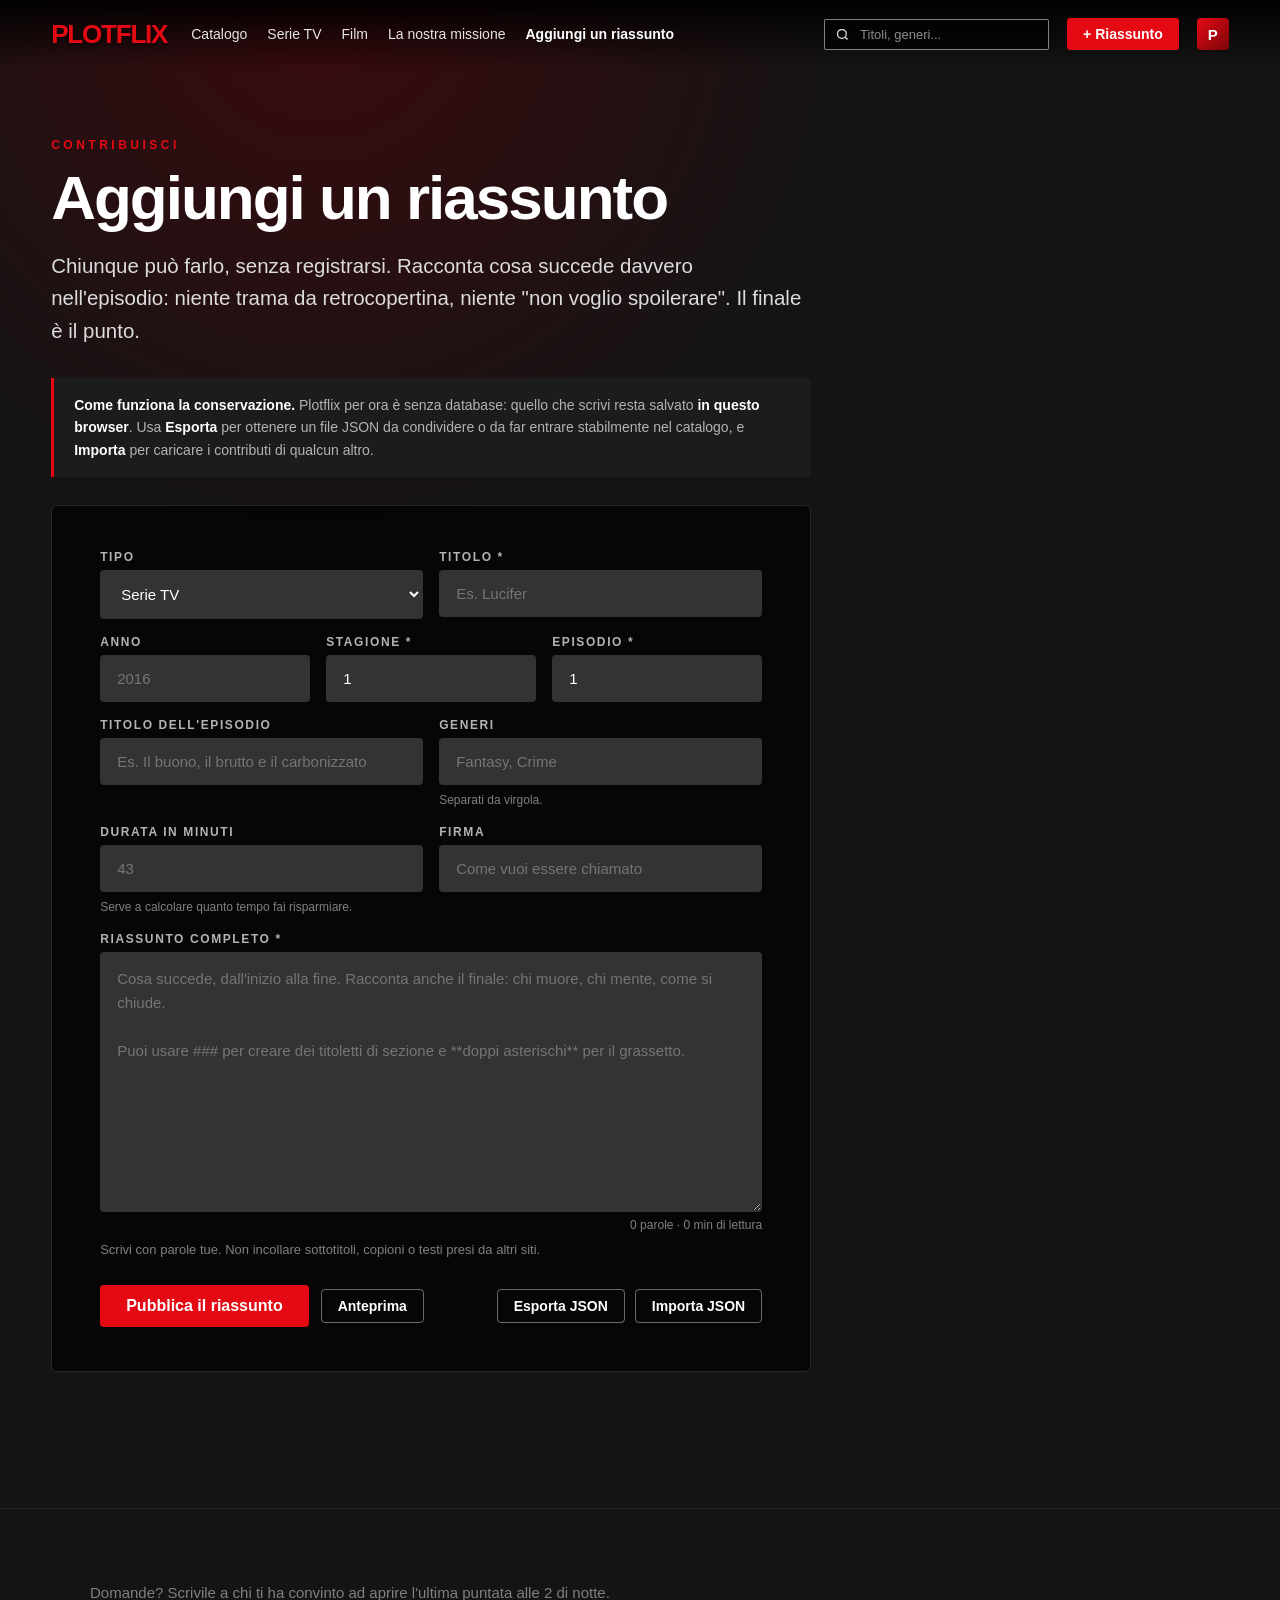
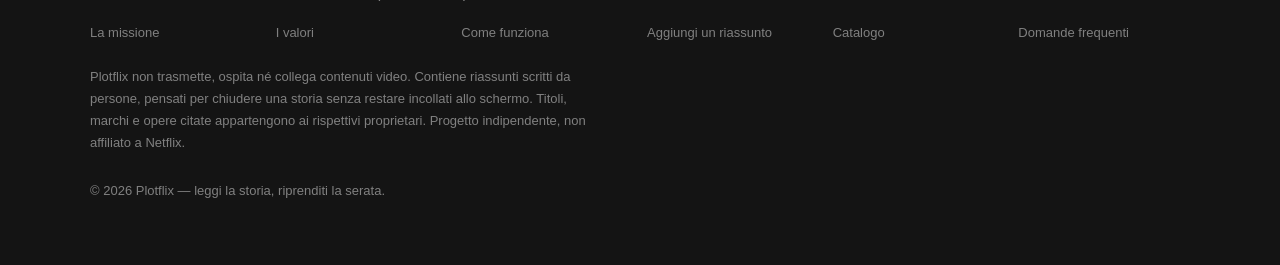
==== aggiungi.html @ e0e39a4d "Plotflix: sito statico di riassunti di episodi Catalogo in stile piattaforma streaming, senza databa" ====
<!DOCTYPE html>
<html lang="it">
<head>
<meta charset="utf-8">
<meta name="viewport" content="width=device-width,initial-scale=1">
<title>Plotflix — Aggiungi un riassunto</title>
<link rel="stylesheet" href="assets/css/style.css">
<link rel="icon" href="data:image/svg+xml,<svg xmlns='http://www.w3.org/2000/svg' viewBox='0 0 100 100'><text y='.9em' font-size='90' font-weight='bold' fill='%23e50914'>P</text></svg>">
<style>
  .form-wrap{position:relative;min-height:100vh;padding:calc(var(--nav-h) + 70px) var(--gutter) 80px}
  .form-wrap::before{content:"";position:absolute;inset:0;z-index:-1;
    background:radial-gradient(70% 60% at 25% 0%,#3a0a0e 0%,transparent 60%),#141414}
</style>
</head>
<body>

<main class="form-wrap">
  <div style="max-width:760px">
    <div class="eyebrow">Contribuisci</div>
    <h1 class="big">Aggiungi un riassunto</h1>
    <p class="lead" style="margin-bottom:30px">
      Chiunque può farlo, senza registrarsi. Racconta cosa succede davvero nell'episodio:
      niente trama da retrocopertina, niente "non voglio spoilerare". Il finale è il punto.
    </p>

    <div class="notice">
      <b>Come funziona la conservazione.</b> Plotflix per ora è senza database:
      quello che scrivi resta salvato <b>in questo browser</b>. Usa
      <b>Esporta</b> per ottenere un file JSON da condividere o da far entrare stabilmente nel catalogo,
      e <b>Importa</b> per caricare i contributi di qualcun altro.
    </div>
  </div>

  <form class="form-card" id="form" novalidate>
    <div class="form-row two">
      <div class="field">
        <label for="tipo">Tipo</label>
        <select id="tipo" name="tipo">
          <option value="serie">Serie TV</option>
          <option value="film">Film</option>
        </select>
      </div>
      <div class="field">
        <label for="titolo">Titolo *</label>
        <input id="titolo" name="titolo" placeholder="Es. Lucifer" autocomplete="off" list="titoli-noti">
        <datalist id="titoli-noti"></datalist>
        <div class="err-msg">Serve un titolo.</div>
      </div>
    </div>

    <div class="form-row three">
      <div class="field">
        <label for="anno">Anno</label>
        <input id="anno" name="anno" type="number" min="1900" max="2100" placeholder="2016">
      </div>
      <div class="field" id="w-stagione">
        <label for="stagione">Stagione *</label>
        <input id="stagione" name="stagione" type="number" min="1" value="1">
        <div class="err-msg">Numero non valido.</div>
      </div>
      <div class="field" id="w-episodio">
        <label for="episodio">Episodio *</label>
        <input id="episodio" name="episodio" type="number" min="1" value="1">
        <div class="err-msg">Numero non valido.</div>
      </div>
    </div>

    <div class="form-row two">
      <div class="field">
        <label for="titoloEpisodio">Titolo dell'episodio</label>
        <input id="titoloEpisodio" name="titoloEpisodio" placeholder="Es. Il buono, il brutto e il carbonizzato">
      </div>
      <div class="field">
        <label for="generi">Generi</label>
        <input id="generi" name="generi" placeholder="Fantasy, Crime" >
        <div class="hint">Separati da virgola.</div>
      </div>
    </div>

    <div class="form-row two">
      <div class="field">
        <label for="durata">Durata in minuti</label>
        <input id="durata" name="durata" type="number" min="1" placeholder="43">
        <div class="hint">Serve a calcolare quanto tempo fai risparmiare.</div>
      </div>
      <div class="field">
        <label for="autore">Firma</label>
        <input id="autore" name="autore" placeholder="Come vuoi essere chiamato">
      </div>
    </div>

    <div class="field" style="margin-bottom:8px">
      <label for="riassunto">Riassunto completo *</label>
      <textarea id="riassunto" name="riassunto" placeholder="Cosa succede, dall'inizio alla fine. Racconta anche il finale: chi muore, chi mente, come si chiude.&#10;&#10;Puoi usare ### per creare dei titoletti di sezione e **doppi asterischi** per il grassetto."></textarea>
      <div class="counter" id="cnt">0 parole · 0 min di lettura</div>
      <div class="err-msg">Scrivi almeno 60 parole: un riassunto vero, non due righe.</div>
    </div>

    <div class="hint" style="margin-bottom:24px;color:var(--dim);font-size:13px;line-height:1.6">
      Scrivi con parole tue. Non incollare sottotitoli, copioni o testi presi da altri siti.
    </div>

    <div style="display:flex;flex-wrap:wrap;gap:12px;align-items:center">
      <button class="btn btn-red" type="submit">Pubblica il riassunto</button>
      <button class="btn btn-ghost btn-sm" type="button" id="anteprima">Anteprima</button>
      <span style="margin-left:auto;display:flex;gap:10px">
        <button class="btn btn-ghost btn-sm" type="button" id="esporta">Esporta JSON</button>
        <button class="btn btn-ghost btn-sm" type="button" id="importa">Importa JSON</button>
      </span>
      <input type="file" id="file" accept="application/json" hidden>
    </div>
  </form>

  <!-- contributi salvati in questo browser -->
  <section style="max-width:760px;margin-top:56px" id="miei"></section>
</main>

<script src="assets/js/data.js"></script>
<script src="assets/js/app.js"></script>
<script>
PF.montaChrome("Aggiungi un riassunto");

const f = document.getElementById("form");
const q = new URLSearchParams(location.search);
["titolo", "stagione", "episodio"].forEach(k => { if (q.get(k)) f[k].value = q.get(k); });

/* suggerimenti dai titoli già presenti */
document.getElementById("titoli-noti").innerHTML =
  PF.catalogo().map(o => `<option value="${PF.esc(o.titolo)}">`).join("");

/* film → niente stagione/episodio */
f.tipo.addEventListener("change", () => {
  const film = f.tipo.value === "film";
  document.getElementById("w-stagione").style.display = film ? "none" : "";
  document.getElementById("w-episodio").style.display = film ? "none" : "";
});

/* contatore parole */
const cnt = document.getElementById("cnt");
f.riassunto.addEventListener("input", () => {
  const p = f.riassunto.value.trim().split(/\s+/).filter(Boolean).length;
  cnt.textContent = `${p} parole · ${PF.minutiLettura(f.riassunto.value)} min di lettura`;
  cnt.classList.toggle("ok", p >= 60);
});

const errore = (id, on) => document.getElementById(id).closest(".field").classList.toggle("err", on);

f.addEventListener("submit", ev => {
  ev.preventDefault();
  const film = f.tipo.value === "film";
  const p = f.riassunto.value.trim().split(/\s+/).filter(Boolean).length;

  const koTitolo = !f.titolo.value.trim();
  const koTesto  = p < 60;
  const koS = !film && !(Number(f.stagione.value) > 0);
  const koE = !film && !(Number(f.episodio.value) > 0);
  errore("titolo", koTitolo); errore("riassunto", koTesto);
  errore("stagione", koS); errore("episodio", koE);
  if (koTitolo || koTesto || koS || koE) {
    PF.toast("Controlla i campi evidenziati.");
    document.querySelector(".field.err input, .field.err textarea")?.focus();
    return;
  }

  const c = PF.addContributo({
    tipo: f.tipo.value,
    titolo: f.titolo.value.trim(),
    anno: f.anno.value || null,
    generi: f.generi.value.trim(),
    stagione: film ? 0 : Number(f.stagione.value),
    episodio: film ? 0 : Number(f.episodio.value),
    titoloEpisodio: f.titoloEpisodio.value.trim(),
    durata: f.durata.value || null,
    autore: f.autore.value.trim() || "Anonimo",
    riassunto: f.riassunto.value.trim()
  });

  PF.toast("Pubblicato. Grazie: qualcuno stasera non farà le 3 di notte.");
  const idOpera = PF.slug(c.titolo);
  setTimeout(() => location.href = `serie.html?id=${idOpera}&s=${c.stagione || 0}&e=${c.episodio || 0}`, 900);
});

/* anteprima */
document.getElementById("anteprima").addEventListener("click", () => {
  if (!f.riassunto.value.trim()) return PF.toast("Scrivi qualcosa, prima.");
  document.body.insertAdjacentHTML("beforeend", `
    <div class="reader-overlay open" id="prev" onclick="if(event.target.id==='prev')this.remove()">
      <div class="reader">
        <div class="reader-hero">
          <button class="reader-close" onclick="document.getElementById('prev').remove()">✕</button>
          <div class="reader-kicker">Anteprima</div>
          <h2>${PF.esc(f.titoloEpisodio.value || f.titolo.value || "Senza titolo")}</h2>
          <div class="reader-meta"><span class="badge badge-red">${PF.minutiLettura(f.riassunto.value)} min di lettura</span></div>
        </div>
        <div class="reader-body"><div class="prose">${PF.prosa(f.riassunto.value)}</div></div>
      </div>
    </div>`);
});

/* esporta / importa */
document.getElementById("esporta").addEventListener("click", () => {
  const dati = PF.getContributi();
  if (!dati.length) return PF.toast("Non hai ancora contributi da esportare.");
  const blob = new Blob([JSON.stringify(dati, null, 2)], { type: "application/json" });
  const a = document.createElement("a");
  a.href = URL.createObjectURL(blob);
  a.download = "plotflix-contributi.json";
  a.click(); URL.revokeObjectURL(a.href);
});
document.getElementById("importa").addEventListener("click", () => document.getElementById("file").click());
document.getElementById("file").addEventListener("change", e => {
  const file = e.target.files[0]; if (!file) return;
  const r = new FileReader();
  r.onload = () => {
    try {
      const nuovi = JSON.parse(r.result);
      if (!Array.isArray(nuovi)) throw 0;
      const esistenti = PF.getContributi();
      const ids = new Set(esistenti.map(c => c.id));
      const aggiunti = nuovi.filter(c => c.riassunto && !ids.has(c.id));
      PF.setContributi(esistenti.concat(aggiunti));
      PF.toast(`Importati ${aggiunti.length} riassunti.`);
      mieiContributi();
    } catch { PF.toast("File non valido."); }
  };
  r.readAsText(file);
});

/* elenco dei miei contributi */
function mieiContributi() {
  const list = PF.getContributi();
  const box = document.getElementById("miei");
  if (!list.length) { box.innerHTML = ""; return; }
  box.innerHTML = `
    <h2 class="sec" style="font-size:24px">I tuoi riassunti <span class="muted" style="font-size:15px;font-weight:400">(salvati in questo browser)</span></h2>
    ${list.slice().reverse().map(c => `
      <div class="ep" style="grid-template-columns:1fr auto">
        <div class="ep-body">
          <h3>${PF.esc(c.titolo)} ${c.tipo === "film" ? "" : `· S${c.stagione}E${c.episodio}`}
            ${c.titoloEpisodio ? "— " + PF.esc(c.titoloEpisodio) : ""}</h3>
          <p>${PF.esc(c.riassunto.slice(0, 160))}…</p>
        </div>
        <button class="btn btn-ghost btn-sm" onclick="PF.removeContributo('${c.id}');mieiContributi();PF.toast('Rimosso.')">Elimina</button>
      </div>`).join("")}`;
}
mieiContributi();
</script>
</body>
</html>
---- assets/css/style.css ----
/* ============================================================
   PLOTFLIX — stile ispirato a Netflix
   ============================================================ */
:root{
  --bg:#141414;
  --bg-soft:#181818;
  --bg-card:#2f2f2f;
  --red:#e50914;
  --red-hover:#f6121d;
  --txt:#ffffff;
  --muted:#b3b3b3;
  --dim:#808080;
  --nav-h:68px;
  --gutter:4%;
  --font:"Helvetica Neue",Helvetica,Arial,"Segoe UI",Roboto,sans-serif;
  --serif:"Iowan Old Style","Palatino Linotype",Palatino,Georgia,"Times New Roman",serif;
}
*,*::before,*::after{box-sizing:border-box}
html{scroll-behavior:smooth}
body{
  margin:0;background:var(--bg);color:var(--txt);
  font-family:var(--font);
  -webkit-font-smoothing:antialiased;
  overflow-x:hidden;
}
a{color:inherit;text-decoration:none}
button{font-family:inherit;cursor:pointer}
img{max-width:100%;display:block}
::selection{background:var(--red);color:#fff}

/* ---------- scrollbar ---------- */
::-webkit-scrollbar{width:10px;height:10px}
::-webkit-scrollbar-track{background:#0b0b0b}
::-webkit-scrollbar-thumb{background:#404040;border-radius:6px}
::-webkit-scrollbar-thumb:hover{background:#5a5a5a}

/* ============================================================
   NAVBAR
   ============================================================ */
.nav{
  position:fixed;top:0;left:0;right:0;z-index:100;
  height:var(--nav-h);display:flex;align-items:center;
  padding:0 var(--gutter);gap:24px;
  background:linear-gradient(180deg,rgba(0,0,0,.85) 10%,rgba(0,0,0,0) 100%);
  transition:background-color .35s ease;
}
.nav.scrolled{background:#141414;background-image:none}
.logo{
  font-weight:900;font-size:26px;letter-spacing:-1.2px;color:var(--red);
  text-transform:uppercase;white-space:nowrap;
  text-shadow:0 2px 6px rgba(0,0,0,.55);
}
.logo span{color:var(--red)}
.nav-links{display:flex;gap:20px;align-items:center;list-style:none;margin:0;padding:0}
.nav-links a{font-size:14px;color:#e5e5e5;transition:color .25s}
.nav-links a:hover{color:#b3b3b3}
.nav-links a.active{font-weight:700;color:#fff}
.nav-right{margin-left:auto;display:flex;align-items:center;gap:18px}
.search{
  display:flex;align-items:center;gap:8px;
  border:1px solid rgba(255,255,255,.5);background:rgba(0,0,0,.6);
  padding:6px 10px;border-radius:2px;
}
.search input{
  background:transparent;border:0;outline:none;color:#fff;font-size:13px;
  width:180px;font-family:inherit;
}
.search input::placeholder{color:#8c8c8c}
.search svg{flex:none;opacity:.9}
.avatar{
  width:32px;height:32px;border-radius:4px;flex:none;
  background:linear-gradient(135deg,#e50914,#7b0409);
  display:grid;place-items:center;font-size:15px;font-weight:700;
}
.nav-cta{
  background:var(--red);color:#fff;border:0;border-radius:3px;
  padding:7px 16px;font-size:14px;font-weight:600;
}
.nav-cta:hover{background:var(--red-hover)}
.burger{display:none;background:none;border:0;color:#fff;font-size:22px}

/* ============================================================
   HERO / BILLBOARD
   ============================================================ */
.hero{
  position:relative;min-height:min(84vh,760px);
  display:flex;align-items:center;
  padding:calc(var(--nav-h) + 40px) var(--gutter) 120px;
  overflow:hidden;
}
.hero-bg{position:absolute;inset:0;z-index:0}
.hero-bg::after{
  content:"";position:absolute;inset:0;
  background:
    linear-gradient(77deg,rgba(0,0,0,.85) 0%,rgba(0,0,0,.35) 45%,rgba(0,0,0,0) 75%),
    linear-gradient(0deg,#141414 0%,rgba(20,20,20,.4) 25%,rgba(20,20,20,0) 55%);
}
.hero-inner{position:relative;z-index:1;max-width:640px}
.hero-kicker{
  display:flex;align-items:center;gap:10px;margin-bottom:14px;
  font-size:13px;letter-spacing:3px;text-transform:uppercase;color:#e5e5e5;
}
.hero-kicker b{color:var(--red);font-size:20px;letter-spacing:0}
.hero h1{
  font-size:clamp(40px,6.2vw,84px);line-height:.95;margin:0 0 18px;
  font-weight:900;letter-spacing:-2.5px;text-transform:uppercase;
  text-shadow:0 6px 26px rgba(0,0,0,.7);
}
.hero-meta{display:flex;flex-wrap:wrap;align-items:center;gap:12px;margin-bottom:16px;font-size:14px;color:#d2d2d2}
.hero p.hero-desc{
  font-size:clamp(15px,1.35vw,19px);line-height:1.5;color:#e5e5e5;margin:0 0 26px;
  text-shadow:0 2px 8px rgba(0,0,0,.6);
}
.hero-actions{display:flex;flex-wrap:wrap;gap:12px}

.btn{
  display:inline-flex;align-items:center;gap:10px;
  border:0;border-radius:4px;padding:12px 26px;
  font-size:16px;font-weight:700;transition:all .2s;white-space:nowrap;
}
.btn-play{background:#fff;color:#000}
.btn-play:hover{background:rgba(255,255,255,.78)}
.btn-info{background:rgba(109,109,110,.7);color:#fff}
.btn-info:hover{background:rgba(109,109,110,.45)}
.btn-red{background:var(--red);color:#fff}
.btn-red:hover{background:var(--red-hover)}
.btn-ghost{background:transparent;color:#fff;border:1px solid rgba(255,255,255,.4)}
.btn-ghost:hover{border-color:#fff;background:rgba(255,255,255,.08)}
.btn-sm{padding:8px 16px;font-size:14px}

.badge{
  border:1px solid rgba(255,255,255,.45);padding:1px 7px;font-size:12px;
  color:#d2d2d2;border-radius:2px;
}
.badge-red{background:var(--red);border-color:var(--red);color:#fff;font-weight:700}
.badge-green{color:#46d369;border:0;font-weight:700;padding-left:0}

/* ============================================================
   ROWS / CARD SLIDER
   ============================================================ */
.rows{position:relative;z-index:2;margin-top:-70px;padding-bottom:40px}
.row{margin-bottom:44px}
.row-head{display:flex;align-items:baseline;gap:14px;padding:0 var(--gutter);margin-bottom:12px}
.row-head h2{font-size:clamp(17px,1.5vw,24px);font-weight:700;margin:0;letter-spacing:-.2px}
.row-head .row-sub{font-size:13px;color:var(--dim)}
.slider{
  display:flex;gap:8px;overflow-x:auto;scroll-behavior:smooth;
  padding:34px var(--gutter);margin:-34px 0;
  scrollbar-width:none;
}
.slider::-webkit-scrollbar{display:none}

.card{
  position:relative;flex:0 0 auto;width:200px;
  border-radius:4px;overflow:visible;transition:transform .3s cubic-bezier(.2,.6,.3,1);
  cursor:pointer;
}
.card:hover{transform:scale(1.09);z-index:5}
.card:hover .card-hover{opacity:1;transform:translateY(0)}
.poster{
  position:relative;aspect-ratio:2/3;border-radius:4px;overflow:hidden;
  display:flex;flex-direction:column;justify-content:flex-end;
  padding:16px 14px;box-shadow:0 6px 22px rgba(0,0,0,.55);
}
.poster::before{
  content:"";position:absolute;inset:0;
  background:
    radial-gradient(120% 80% at 20% 0%,rgba(255,255,255,.16),transparent 60%),
    linear-gradient(180deg,rgba(0,0,0,0) 35%,rgba(0,0,0,.82) 100%);
}
.poster-noise{
  position:absolute;inset:0;opacity:.16;mix-blend-mode:overlay;
  background-image:repeating-linear-gradient(45deg,rgba(255,255,255,.5) 0 1px,transparent 1px 4px);
}
.poster-title{
  position:relative;font-weight:900;text-transform:uppercase;line-height:.92;
  letter-spacing:-1px;font-size:22px;text-shadow:0 3px 12px rgba(0,0,0,.8);
}
.poster-type{
  position:relative;margin-top:8px;font-size:10px;letter-spacing:2.4px;
  text-transform:uppercase;color:rgba(255,255,255,.72);
}
.poster-flag{
  position:absolute;top:10px;left:0;background:var(--red);color:#fff;
  font-size:10px;font-weight:800;letter-spacing:1.4px;padding:3px 8px;border-radius:0 2px 2px 0;
}
.card-hover{
  position:absolute;left:0;right:0;top:100%;
  background:var(--bg-soft);border-radius:0 0 4px 4px;padding:12px 14px 14px;
  box-shadow:0 12px 26px rgba(0,0,0,.7);
  opacity:0;transform:translateY(-6px);transition:all .25s;pointer-events:none;
}
.card-hover .ch-title{font-size:13px;font-weight:700;margin-bottom:6px}
.card-hover .ch-meta{display:flex;gap:8px;align-items:center;font-size:11px;color:var(--muted)}
.card-add{
  flex:0 0 auto;width:200px;aspect-ratio:2/3;border-radius:4px;
  border:2px dashed rgba(255,255,255,.22);background:rgba(255,255,255,.03);
  display:flex;flex-direction:column;align-items:center;justify-content:center;gap:10px;
  color:var(--muted);text-align:center;padding:20px;transition:all .25s;
}
.card-add:hover{border-color:var(--red);color:#fff;background:rgba(229,9,20,.08)}
.card-add .plus{font-size:34px;line-height:1}
.card-add span{font-size:12px;line-height:1.4}

.empty-row{padding:0 var(--gutter);color:var(--dim);font-size:14px}

/* ============================================================
   SEZIONE MISSION (home) + PAGINA INFO
   ============================================================ */
.page{padding:calc(var(--nav-h) + 60px) var(--gutter) 80px;max-width:1400px;margin:0 auto}
.page-narrow{max-width:900px}
.eyebrow{
  font-size:12px;letter-spacing:3.5px;text-transform:uppercase;color:var(--red);
  font-weight:700;margin-bottom:14px;
}
h1.big{font-size:clamp(34px,5vw,62px);line-height:1.02;letter-spacing:-2px;margin:0 0 20px;font-weight:900}
h2.sec{font-size:clamp(24px,3vw,38px);line-height:1.1;letter-spacing:-1px;margin:0 0 16px;font-weight:800}
.lead{font-size:clamp(16px,1.6vw,21px);line-height:1.6;color:#dcdcdc;max-width:70ch}
.muted{color:var(--muted)}

.band{border-top:8px solid #232323;padding:64px var(--gutter)}
.band-inner{max-width:1200px;margin:0 auto;display:grid;gap:40px;align-items:center}
@media(min-width:900px){.band-inner.two{grid-template-columns:1.1fr .9fr}}
.band p{font-size:clamp(15px,1.4vw,19px);line-height:1.6;color:#cfcfcf}

.value-grid{display:grid;gap:18px;grid-template-columns:repeat(auto-fit,minmax(240px,1fr));margin-top:36px}
.value{
  background:linear-gradient(160deg,#1f1f1f,#141414);border:1px solid #2a2a2a;
  border-radius:8px;padding:26px 22px;transition:all .25s;
}
.value:hover{border-color:#454545;transform:translateY(-3px)}
.value .vn{font-size:12px;color:var(--red);font-weight:800;letter-spacing:2px;margin-bottom:12px}
.value h3{margin:0 0 10px;font-size:19px;letter-spacing:-.4px}
.value p{margin:0;font-size:14px;line-height:1.6;color:var(--muted)}

.stat-grid{display:grid;gap:18px;grid-template-columns:repeat(auto-fit,minmax(180px,1fr));margin:40px 0}
.stat{background:#1a1a1a;border-radius:8px;padding:24px;border-left:3px solid var(--red)}
.stat .num{font-size:38px;font-weight:900;letter-spacing:-1.5px;line-height:1}
.stat .lbl{font-size:13px;color:var(--muted);margin-top:8px;line-height:1.4}

.faq{border-bottom:1px solid #303030}
.faq summary{
  list-style:none;cursor:pointer;padding:22px 4px;font-size:clamp(16px,1.6vw,20px);
  display:flex;justify-content:space-between;align-items:center;gap:16px;
}
.faq summary::-webkit-details-marker{display:none}
.faq summary::after{content:"+";font-size:28px;color:var(--muted);transition:transform .25s}
.faq[open] summary::after{transform:rotate(45deg)}
.faq p{padding:0 4px 22px;margin:0;color:var(--muted);line-height:1.7;font-size:16px;max-width:75ch}

/* ============================================================
   PAGINA SERIE — lista episodi
   ============================================================ */
.season-bar{display:flex;flex-wrap:wrap;gap:12px;align-items:center;margin:40px 0 18px}
.season-bar h2{margin:0;font-size:24px;font-weight:700}
.select{
  background:#242424;color:#fff;border:1px solid #4d4d4d;border-radius:3px;
  padding:9px 14px;font-size:15px;font-family:inherit;outline:none;
}
.ep{
  display:grid;grid-template-columns:52px 160px 1fr auto;gap:18px;align-items:center;
  border-bottom:1px solid #333;padding:16px 8px;transition:background .2s;cursor:pointer;
}
.ep:hover{background:#232323}
.ep-num{font-size:22px;color:var(--dim);text-align:center;font-weight:500}
.ep-thumb{
  aspect-ratio:16/9;border-radius:3px;position:relative;overflow:hidden;
  display:grid;place-items:center;
}
.ep-thumb .play{
  width:34px;height:34px;border-radius:50%;border:2px solid rgba(255,255,255,.85);
  display:grid;place-items:center;font-size:12px;background:rgba(0,0,0,.35);
}
.ep-body h3{margin:0 0 6px;font-size:16px;font-weight:600}
.ep-body p{margin:0;font-size:14px;line-height:1.5;color:var(--muted);
  display:-webkit-box;-webkit-line-clamp:2;-webkit-box-orient:vertical;overflow:hidden}
.ep-time{font-size:14px;color:var(--muted);white-space:nowrap}
.ep-missing{opacity:.55}
.ep-missing .ep-body p{font-style:italic}
@media(max-width:760px){
  .ep{grid-template-columns:38px 1fr;gap:12px}
  .ep-thumb{display:none}
  .ep-time{grid-column:2;font-size:12px}
}

/* ============================================================
   READER — il riassunto
   ============================================================ */
.reader-overlay{
  position:fixed;inset:0;z-index:200;background:rgba(0,0,0,.8);
  overflow-y:auto;padding:40px 16px 80px;display:none;
}
.reader-overlay.open{display:block;animation:fade .25s ease}
@keyframes fade{from{opacity:0}to{opacity:1}}
.reader{
  max-width:860px;margin:0 auto;background:#181818;border-radius:8px;
  box-shadow:0 20px 60px rgba(0,0,0,.8);overflow:hidden;animation:up .3s ease;
}
@keyframes up{from{transform:translateY(24px);opacity:0}to{transform:none;opacity:1}}
.reader-hero{
  position:relative;padding:38px 42px 26px;
  background:linear-gradient(160deg,#3a0a0d,#141414);
}
.reader-hero::after{
  content:"";position:absolute;inset:0;
  background:linear-gradient(0deg,#181818,rgba(24,24,24,0) 60%);pointer-events:none;
}
.reader-hero > *{position:relative;z-index:1}
.reader-close{
  position:absolute;top:16px;right:16px;z-index:3;width:36px;height:36px;border-radius:50%;
  background:#181818;border:0;color:#fff;font-size:19px;display:grid;place-items:center;
}
.reader-close:hover{background:#2a2a2a}
.reader-kicker{font-size:12px;letter-spacing:3px;text-transform:uppercase;color:var(--muted);margin-bottom:10px}
.reader-hero h2{margin:0 0 12px;font-size:clamp(24px,3.4vw,38px);letter-spacing:-1.2px;line-height:1.08}
.reader-meta{display:flex;flex-wrap:wrap;gap:10px;align-items:center;font-size:13px;color:var(--muted)}
.reader-body{padding:8px 42px 40px}
.reader-body .prose{
  font-family:var(--serif);font-size:18.5px;line-height:1.78;color:#dcdcdc;
  max-width:66ch;
}
.reader-body .prose h3{
  font-family:var(--font);font-size:13px;letter-spacing:2.6px;text-transform:uppercase;
  color:var(--red);margin:34px 0 12px;font-weight:800;
}
.reader-body .prose p{margin:0 0 18px}
.reader-body .prose p:first-of-type::first-letter{
  font-size:3.1em;float:left;line-height:.86;padding:4px 10px 0 0;font-weight:700;color:#fff;
}
.reader-body .prose strong{color:#fff;font-weight:600}
.reader-foot{
  border-top:1px solid #2c2c2c;margin-top:28px;padding-top:20px;
  display:flex;flex-wrap:wrap;gap:14px;justify-content:space-between;align-items:center;
  font-size:13px;color:var(--dim);
}
.spoiler-wall{
  border:1px solid #3a3a3a;background:#1f1f1f;border-radius:6px;padding:18px 20px;
  margin-bottom:24px;font-family:var(--font);font-size:14px;color:var(--muted);
  display:flex;flex-wrap:wrap;gap:14px;align-items:center;justify-content:space-between;
}
.blurred{filter:blur(6px);user-select:none;pointer-events:none}

/* ============================================================
   FORM
   ============================================================ */
.form-card{
  background:rgba(0,0,0,.72);border-radius:6px;padding:44px 48px;max-width:760px;
  border:1px solid #262626;
}
.form-row{display:grid;gap:16px;margin-bottom:16px}
@media(min-width:700px){.form-row.two{grid-template-columns:1fr 1fr}.form-row.three{grid-template-columns:1fr 1fr 1fr}}
.field{position:relative;display:flex;flex-direction:column;gap:6px}
.field label{font-size:12px;letter-spacing:1.6px;text-transform:uppercase;color:var(--muted);font-weight:600}
.field input,.field select,.field textarea{
  background:#333;border:1px solid transparent;border-radius:4px;color:#fff;
  padding:14px 16px;font-size:15px;font-family:inherit;outline:none;transition:all .2s;width:100%;
}
.field textarea{min-height:260px;resize:vertical;line-height:1.6}
.field input:focus,.field select:focus,.field textarea:focus{background:#454545;border-color:#767676}
.field .hint{font-size:12px;color:var(--dim);line-height:1.5}
.field.err input,.field.err textarea,.field.err select{border-color:var(--red)}
.field .err-msg{color:#e87c03;font-size:13px;display:none}
.field.err .err-msg{display:block}
.counter{font-size:12px;color:var(--dim);text-align:right}
.counter.ok{color:#46d369}
.toast{
  position:fixed;left:50%;bottom:28px;transform:translateX(-50%) translateY(140%);
  background:#fff;color:#111;padding:14px 22px;border-radius:4px;font-weight:600;
  box-shadow:0 10px 30px rgba(0,0,0,.5);z-index:300;transition:transform .35s cubic-bezier(.2,.8,.3,1);
  max-width:90vw;
}
.toast.show{transform:translateX(-50%) translateY(0)}
.notice{
  border-left:3px solid var(--red);background:#1c1c1c;padding:16px 20px;border-radius:0 4px 4px 0;
  font-size:14px;line-height:1.6;color:var(--muted);margin-bottom:28px;
}
.notice b{color:#fff}

/* ============================================================
   FOOTER
   ============================================================ */
.footer{padding:60px var(--gutter) 50px;border-top:1px solid #222;color:var(--dim);font-size:13px}
.footer-inner{max-width:1100px;margin:0 auto}
.footer .flinks{display:grid;grid-template-columns:repeat(auto-fit,minmax(160px,1fr));gap:14px;margin:24px 0}
.footer a:hover{text-decoration:underline}
.footer .fnote{margin-top:26px;line-height:1.7;max-width:70ch}

/* ---------- responsive ---------- */
@media(max-width:860px){
  .nav-links{display:none}
  .search input{width:110px}
  .card,.card-add{width:150px}
  .poster-title{font-size:17px}
  .reader-hero,.reader-body{padding-left:22px;padding-right:22px}
  .form-card{padding:28px 22px}
}
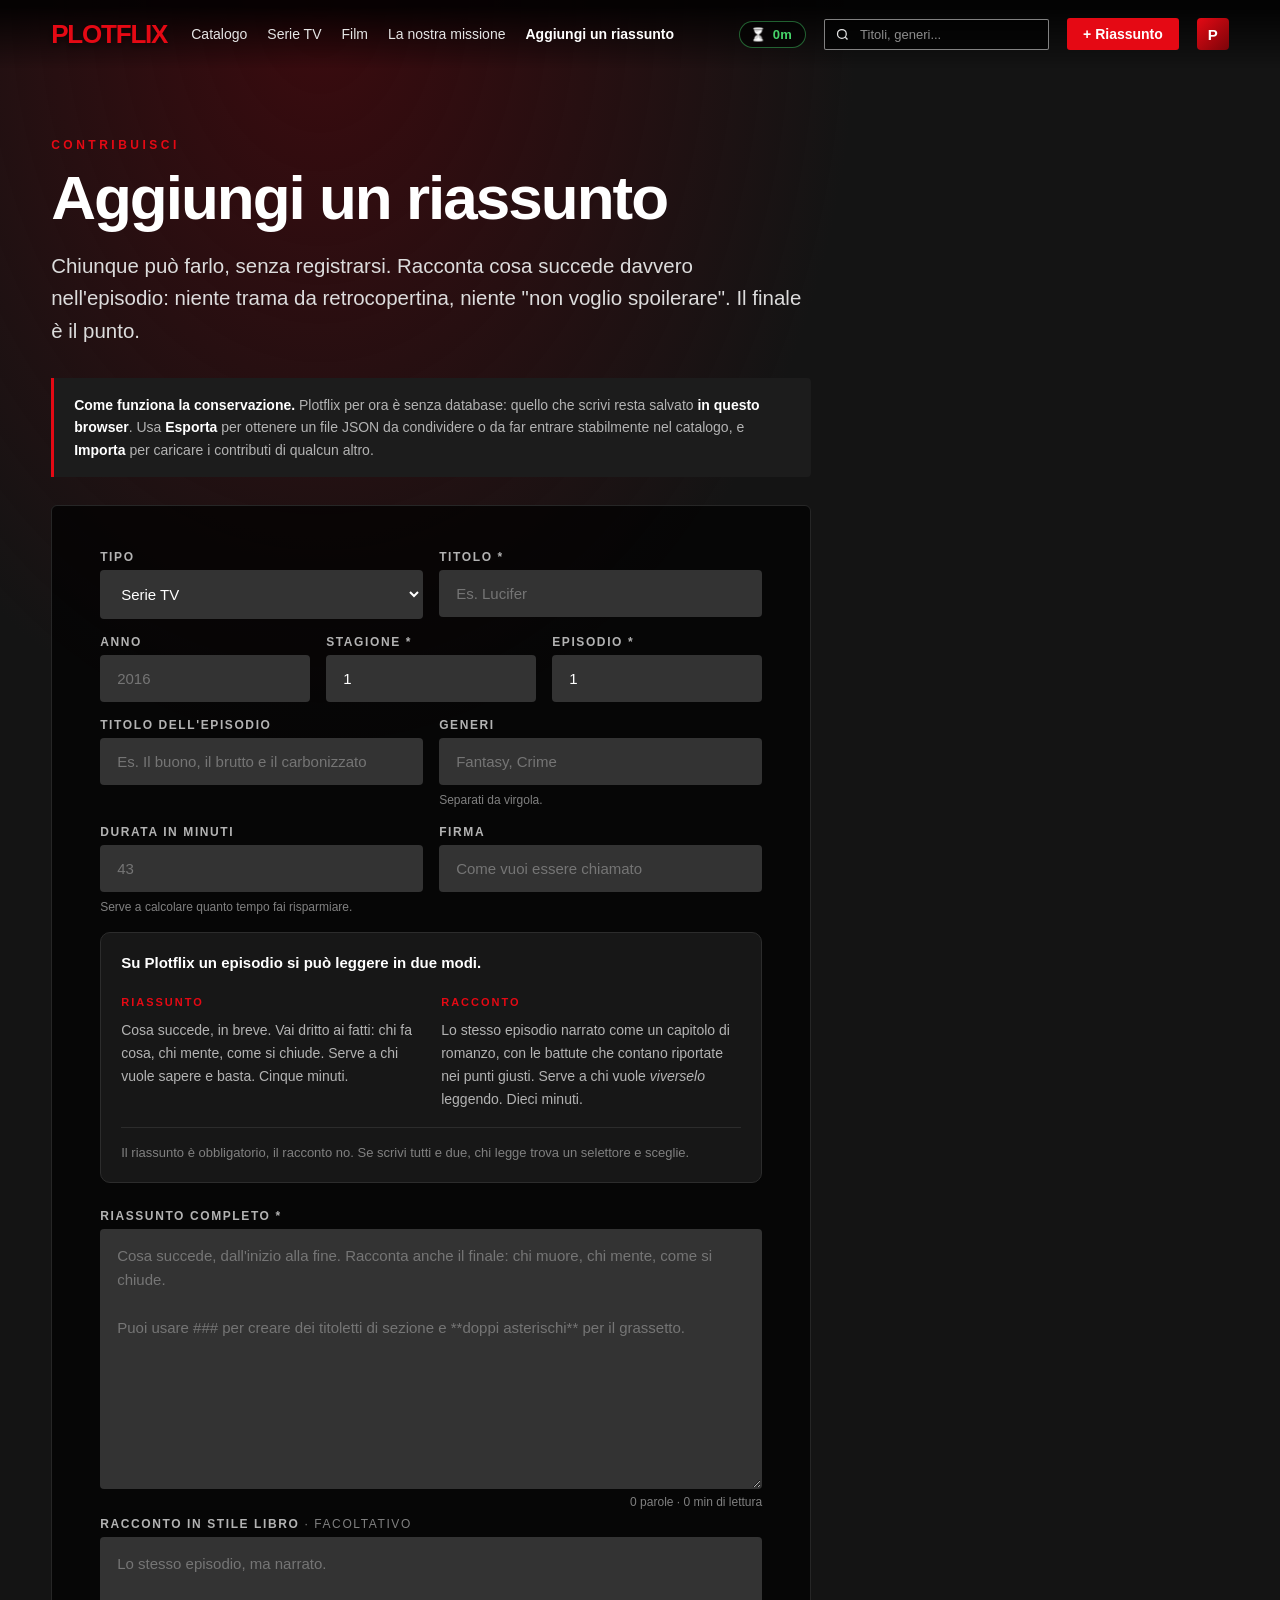
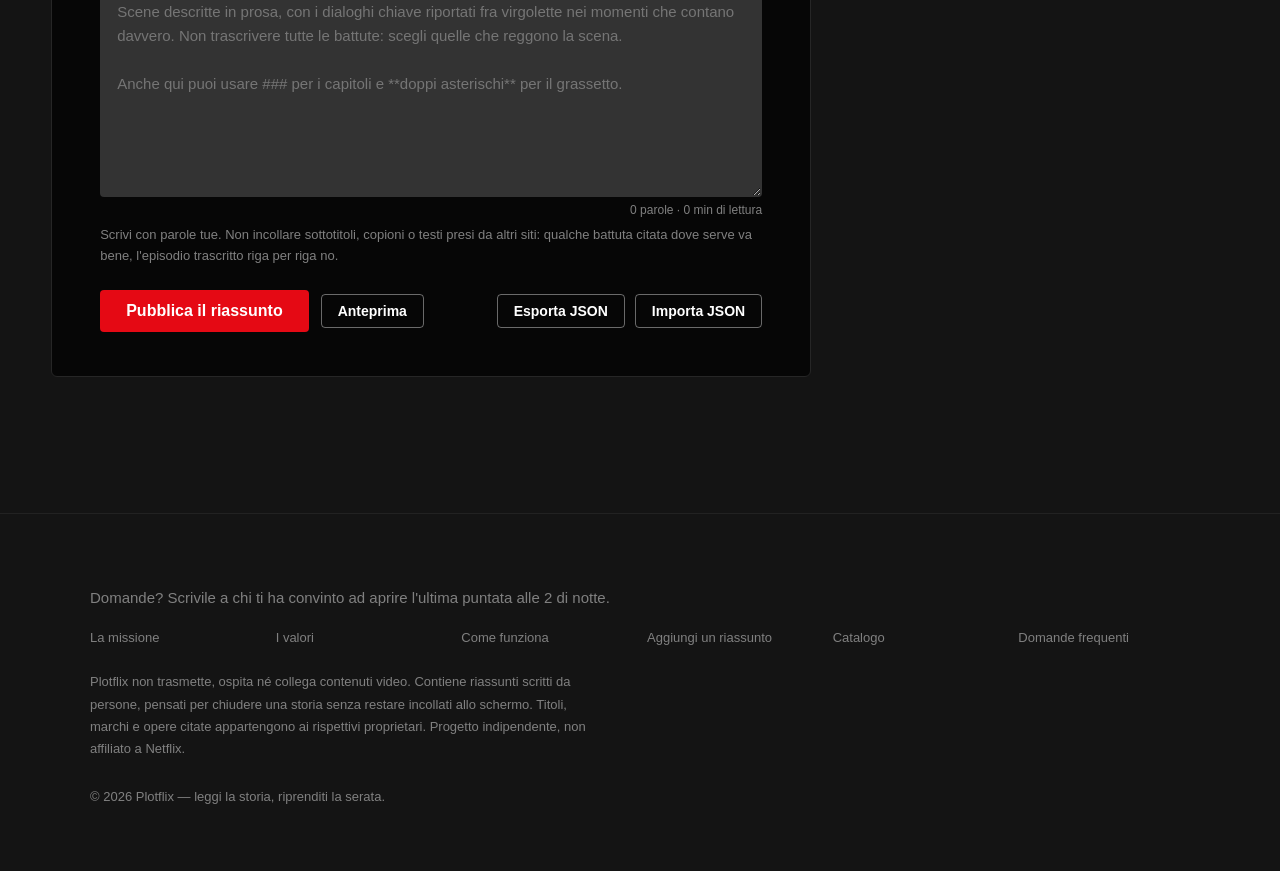
==== commit 60ce6bd9: "Modalita' racconto visibile e contribuibile - info.html: nuova sezione che spiega la differenza fra " ====
--- a/aggiungi.html
+++ b/aggiungi.html
@@ -89,6 +89,24 @@
       </div>
     </div>
 
+    <div class="due-modi">
+      <b>Su Plotflix un episodio si può leggere in due modi.</b>
+      <div class="due-modi-griglia">
+        <div>
+          <span class="due-modi-tag">Riassunto</span>
+          <p>Cosa succede, in breve. Vai dritto ai fatti: chi fa cosa, chi mente, come si chiude.
+             Serve a chi vuole sapere e basta. Cinque minuti.</p>
+        </div>
+        <div>
+          <span class="due-modi-tag">Racconto</span>
+          <p>Lo stesso episodio narrato come un capitolo di romanzo, con le battute che contano
+             riportate nei punti giusti. Serve a chi vuole <em>viverselo</em> leggendo. Dieci minuti.</p>
+        </div>
+      </div>
+      <p class="due-modi-nota">Il riassunto è obbligatorio, il racconto no. Se scrivi tutti e due,
+         chi legge trova un selettore e sceglie.</p>
+    </div>
+
     <div class="field" style="margin-bottom:8px">
       <label for="riassunto">Riassunto completo *</label>
       <textarea id="riassunto" name="riassunto" placeholder="Cosa succede, dall'inizio alla fine. Racconta anche il finale: chi muore, chi mente, come si chiude.&#10;&#10;Puoi usare ### per creare dei titoletti di sezione e **doppi asterischi** per il grassetto."></textarea>
@@ -96,8 +114,16 @@
       <div class="err-msg">Scrivi almeno 60 parole: un riassunto vero, non due righe.</div>
     </div>
 
+    <div class="field" style="margin-bottom:8px">
+      <label for="racconto">Racconto in stile libro <span style="color:var(--dim);font-weight:400">· facoltativo</span></label>
+      <textarea id="racconto" name="racconto" placeholder="Lo stesso episodio, ma narrato.&#10;&#10;Scene descritte in prosa, con i dialoghi chiave riportati fra virgolette nei momenti che contano davvero. Non trascrivere tutte le battute: scegli quelle che reggono la scena.&#10;&#10;Anche qui puoi usare ### per i capitoli e **doppi asterischi** per il grassetto."></textarea>
+      <div class="counter" id="cnt-racconto">0 parole · 0 min di lettura</div>
+      <div class="err-msg">Se lo scrivi, scrivilo davvero: almeno 150 parole. Altrimenti lascialo vuoto.</div>
+    </div>
+
     <div class="hint" style="margin-bottom:24px;color:var(--dim);font-size:13px;line-height:1.6">
-      Scrivi con parole tue. Non incollare sottotitoli, copioni o testi presi da altri siti.
+      Scrivi con parole tue. Non incollare sottotitoli, copioni o testi presi da altri siti:
+      qualche battuta citata dove serve va bene, l'episodio trascritto riga per riga no.
     </div>
 
     <div style="display:flex;flex-wrap:wrap;gap:12px;align-items:center">
@@ -137,6 +163,14 @@
 
 /* contatore parole */
 const cnt = document.getElementById("cnt");
+const cntRacconto = document.getElementById("cnt-racconto");
+f.racconto.addEventListener("input", () => {
+  const p = f.racconto.value.trim().split(/\s+/).filter(Boolean).length;
+  cntRacconto.textContent = p
+    ? `${p} parole · ${PF.minutiLettura(f.racconto.value)} min di lettura`
+    : "0 parole · 0 min di lettura";
+});
+
 f.riassunto.addEventListener("input", () => {
   const p = f.riassunto.value.trim().split(/\s+/).filter(Boolean).length;
   cnt.textContent = `${p} parole · ${PF.minutiLettura(f.riassunto.value)} min di lettura`;
@@ -150,13 +184,18 @@
   const film = f.tipo.value === "film";
   const p = f.riassunto.value.trim().split(/\s+/).filter(Boolean).length;
 
+  const racconto = f.racconto.value.trim();
+  const pr = racconto.split(/\s+/).filter(Boolean).length;
+
   const koTitolo = !f.titolo.value.trim();
   const koTesto  = p < 60;
+  const koRacconto = racconto.length > 0 && pr < 150;   /* vuoto va bene, abbozzato no */
   const koS = !film && !(Number(f.stagione.value) > 0);
   const koE = !film && !(Number(f.episodio.value) > 0);
   errore("titolo", koTitolo); errore("riassunto", koTesto);
+  errore("racconto", koRacconto);
   errore("stagione", koS); errore("episodio", koE);
-  if (koTitolo || koTesto || koS || koE) {
+  if (koTitolo || koTesto || koRacconto || koS || koE) {
     PF.toast("Controlla i campi evidenziati.");
     document.querySelector(".field.err input, .field.err textarea")?.focus();
     return;
@@ -172,7 +211,8 @@
     titoloEpisodio: f.titoloEpisodio.value.trim(),
     durata: f.durata.value || null,
     autore: f.autore.value.trim() || "Anonimo",
-    riassunto: f.riassunto.value.trim()
+    riassunto: f.riassunto.value.trim(),
+    racconto: racconto || null
   });
 
   PF.toast("Pubblicato. Grazie: qualcuno stasera non farà le 3 di notte.");
@@ -181,8 +221,16 @@
 });
 
 /* anteprima */
-document.getElementById("anteprima").addEventListener("click", () => {
-  if (!f.riassunto.value.trim()) return PF.toast("Scrivi qualcosa, prima.");
+function mostraAnteprima(modo = "riassunto") {
+  const haRacconto = !!f.racconto.value.trim();
+  if (modo === "racconto" && !haRacconto) modo = "riassunto";
+  const testo = modo === "racconto" ? f.racconto.value : f.riassunto.value;
+
+  const bottone = (id, etichetta) => `
+    <button class="btn btn-sm ${modo === id ? "btn-play" : "btn-info"}"
+      onclick="document.getElementById('prev').remove();mostraAnteprima('${id}')">${etichetta}</button>`;
+
+  document.getElementById("prev")?.remove();
   document.body.insertAdjacentHTML("beforeend", `
     <div class="reader-overlay open" id="prev" onclick="if(event.target.id==='prev')this.remove()">
       <div class="reader">
@@ -190,11 +238,25 @@
           <button class="reader-close" onclick="document.getElementById('prev').remove()">✕</button>
           <div class="reader-kicker">Anteprima</div>
           <h2>${PF.esc(f.titoloEpisodio.value || f.titolo.value || "Senza titolo")}</h2>
-          <div class="reader-meta"><span class="badge badge-red">${PF.minutiLettura(f.riassunto.value)} min di lettura</span></div>
-        </div>
-        <div class="reader-body"><div class="prose">${PF.prosa(f.riassunto.value)}</div></div>
+          <div class="reader-meta">
+            <span class="badge badge-red">${PF.minutiLettura(testo)} min di lettura</span>
+            <span>${modo === "racconto" ? "Racconto" : "Riassunto"}</span>
+          </div>
+        </div>
+        <div class="reader-body">
+          ${haRacconto ? `<div class="modi-lettura">
+            <span class="modi-label">Come vuoi leggerlo?</span>
+            <div class="modi-bottoni">${bottone("riassunto", "Riassunto")}${bottone("racconto", "Racconto")}</div>
+          </div>` : ""}
+          <div class="prose ${modo === "racconto" ? "prose-racconto" : ""}">${PF.prosa(testo)}</div>
+        </div>
       </div>
     </div>`);
+}
+
+document.getElementById("anteprima").addEventListener("click", () => {
+  if (!f.riassunto.value.trim()) return PF.toast("Scrivi qualcosa, prima.");
+  mostraAnteprima("riassunto");
 });
 
 /* esporta / importa */
--- a/assets/css/style.css
+++ b/assets/css/style.css
@@ -328,6 +328,40 @@
   font-size:3.1em;float:left;line-height:.86;padding:4px 10px 0 0;font-weight:700;color:#fff;
 }
 .reader-body .prose strong{color:#fff;font-weight:600}
+
+/* --- selettore riassunto / racconto --- */
+.modi-lettura{
+  display:flex;align-items:center;gap:14px;flex-wrap:wrap;
+  margin:0 0 24px;padding:12px 16px;border:1px solid #2c2c2c;border-radius:8px;background:#171717;
+}
+.modi-label{font-size:12px;letter-spacing:2px;text-transform:uppercase;color:var(--muted)}
+.modi-bottoni{display:flex;gap:8px;flex-wrap:wrap}
+
+.badge-libro{border-color:#4a3a24;color:#e0b978;background:#20180d}
+
+/* --- riquadro "due modi" nel form di contribuzione --- */
+.due-modi{
+  border:1px solid #2c2c2c;border-radius:10px;background:#171717;
+  padding:18px 20px;margin:0 0 26px;font-size:14px;line-height:1.65;
+}
+.due-modi>b{display:block;margin-bottom:14px;color:#fff;font-size:15px}
+.due-modi-griglia{display:grid;grid-template-columns:1fr 1fr;gap:20px}
+.due-modi-griglia p{margin:6px 0 0;color:var(--muted)}
+.due-modi-tag{
+  display:inline-block;font-size:11px;letter-spacing:2px;text-transform:uppercase;
+  font-weight:800;color:var(--red);
+}
+.due-modi-nota{margin:16px 0 0;padding-top:14px;border-top:1px solid #2c2c2c;color:var(--dim);font-size:13px}
+@media(max-width:640px){.due-modi-griglia{grid-template-columns:1fr;gap:14px}}
+
+/* il racconto si legge come un libro: righe più larghe, niente capolettera */
+.reader-body .prose-racconto{font-size:19px;line-height:1.85}
+.reader-body .prose-racconto h3{
+  color:#dcdcdc;font-size:12px;letter-spacing:3px;opacity:.62;margin:38px 0 14px;
+}
+.reader-body .prose-racconto p:first-of-type::first-letter{
+  font-size:3.4em;color:var(--red);
+}
 .reader-foot{
   border-top:1px solid #2c2c2c;margin-top:28px;padding-top:20px;
   display:flex;flex-wrap:wrap;gap:14px;justify-content:space-between;align-items:center;
@@ -394,3 +428,47 @@
   .reader-hero,.reader-body{padding-left:22px;padding-right:22px}
   .form-card{padding:28px 22px}
 }
+
+/* ============================================================
+   CONTATORE DEL TEMPO GUADAGNATO
+   ============================================================ */
+.risparmio{
+  display:flex;align-items:center;gap:7px;
+  background:rgba(0,0,0,.55);border:1px solid rgba(70,211,105,.45);
+  border-radius:999px;padding:5px 13px 5px 10px;
+  font-size:13px;color:#46d369;white-space:nowrap;
+  transition:all .25s;
+}
+.risparmio:hover{border-color:#46d369;background:rgba(70,211,105,.12)}
+.risparmio .ico{font-size:13px;filter:grayscale(1) brightness(1.6)}
+.risparmio b{font-weight:700;letter-spacing:.2px}
+@keyframes pulsaVerde{
+  0%{transform:scale(1)}
+  35%{transform:scale(1.22);box-shadow:0 0 0 6px rgba(70,211,105,.25)}
+  100%{transform:scale(1);box-shadow:0 0 0 14px rgba(70,211,105,0)}
+}
+.risparmio.pulsa{animation:pulsaVerde .9s cubic-bezier(.2,.8,.3,1)}
+
+.guadagno-ep{
+  display:flex;align-items:center;gap:12px;flex-wrap:wrap;
+  border:1px solid rgba(70,211,105,.35);background:rgba(70,211,105,.07);
+  border-radius:8px;padding:16px 20px;margin-top:26px;
+  font-family:var(--font);font-size:14px;color:var(--muted);line-height:1.5;
+}
+.guadagno-ep .big{
+  font-size:26px;font-weight:900;color:#46d369;letter-spacing:-.8px;line-height:1;
+}
+@media(max-width:860px){
+  .risparmio{padding:5px 10px;font-size:12px}
+  .risparmio .ico{display:none}
+}
+
+/* copertine vere (campo "copertina" in contenuti/opere.json) */
+.poster-img img{
+  position:absolute;inset:0;width:100%;height:100%;object-fit:cover;
+  border-radius:4px;
+}
+.poster-img::before{
+  background:linear-gradient(180deg,rgba(0,0,0,0) 55%,rgba(0,0,0,.85) 100%);
+}
+.poster-img .poster-type{margin-top:0}
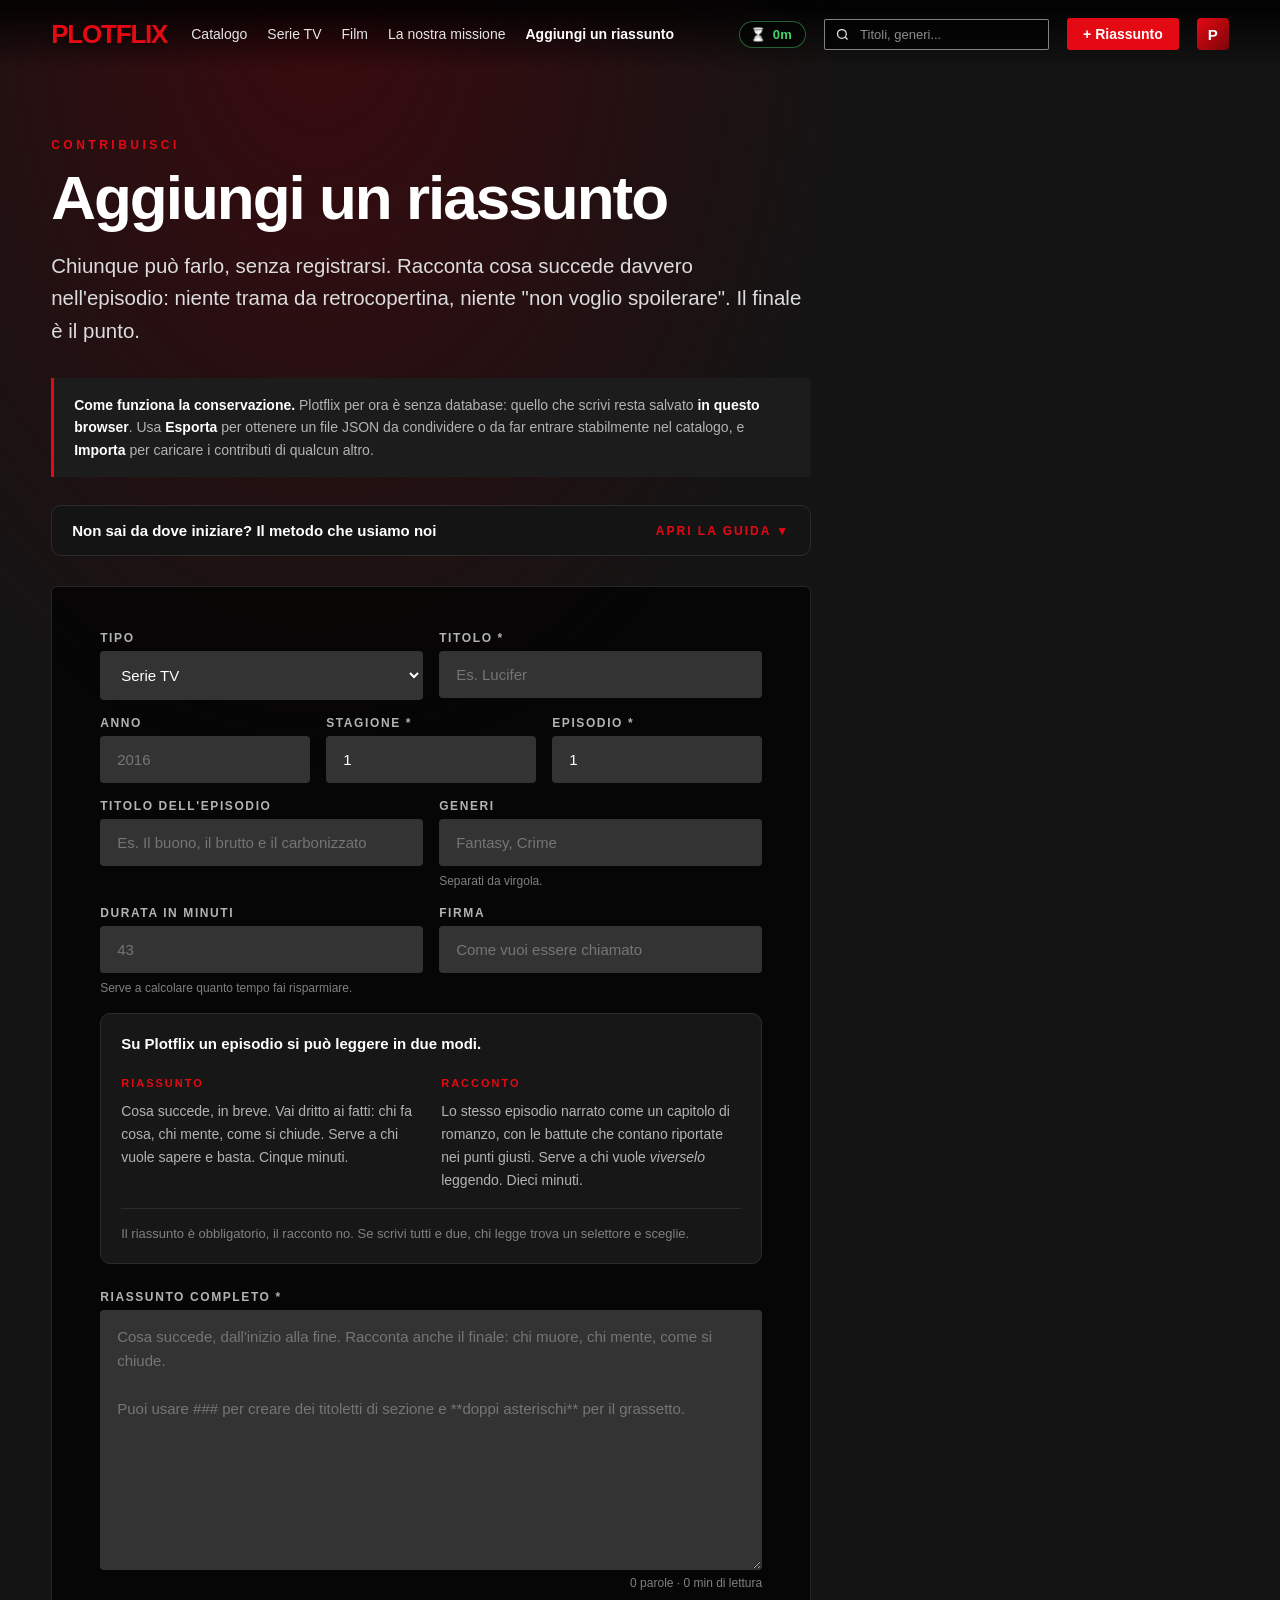
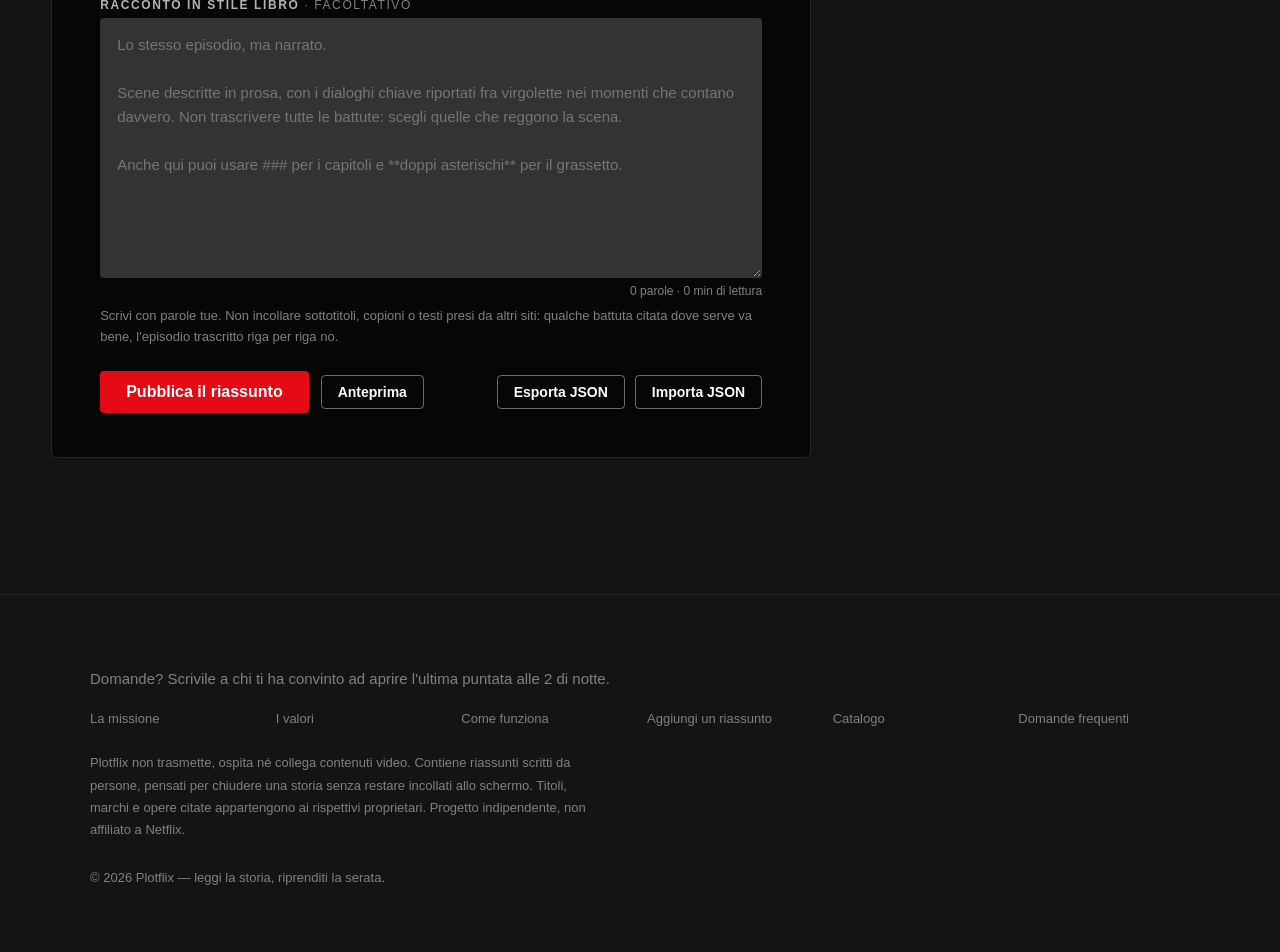
==== commit b53ab451: "Guida ai contributori: procedura e prompt per riassunto e racconto Sezione richiudibile sopra il for" ====
--- a/aggiungi.html
+++ b/aggiungi.html
@@ -29,6 +29,117 @@
       <b>Esporta</b> per ottenere un file JSON da condividere o da far entrare stabilmente nel catalogo,
       e <b>Importa</b> per caricare i contributi di qualcun altro.
     </div>
+
+    <!-- ---------- GUIDA: COME SI SCRIVE ---------- -->
+    <details class="guida">
+      <summary>
+        <span class="guida-tit">Non sai da dove iniziare? Il metodo che usiamo noi</span>
+        <span class="guida-apri">Apri la guida</span>
+      </summary>
+
+      <div class="guida-corpo">
+
+        <p class="guida-intro">
+          Il modo migliore resta scrivere di getto una serie che conosci a memoria. Ma se vuoi coprire
+          un episodio che hai visto mesi fa, o controllare di non aver saltato niente, questo è il
+          procedimento che seguiamo per il catalogo.
+        </p>
+
+        <div class="passo">
+          <div class="passo-n">1</div>
+          <div>
+            <h4>Procurati la traccia dei dialoghi</h4>
+            <p>
+              I sottotitoli servono da promemoria: ti ricordano l'ordine delle scene e chi dice cosa.
+              Si scaricano gratis da <a href="https://www.opensubtitles.org" target="_blank" rel="noopener">opensubtitles.org</a>
+              (registrazione gratuita, cerca il titolo, scegli la lingua italiana, scarica il file <code>.srt</code>).
+            </p>
+            <p class="passo-nota">
+              I sottotitoli sono lavoro di chi li ha tradotti: usali per ricordare, non per copiare.
+              Sul sito finisce solo testo tuo.
+            </p>
+          </div>
+        </div>
+
+        <div class="passo">
+          <div class="passo-n">2</div>
+          <div>
+            <h4>Rendilo leggibile</h4>
+            <p>
+              Un <code>.srt</code> è pieno di numeri e marcatori temporali. Aprilo con un editor di testo
+              e togli le righe di numeri, oppure incollalo direttamente all'AI: capisce comunque il formato.
+            </p>
+          </div>
+        </div>
+
+        <div class="passo">
+          <div class="passo-n">3</div>
+          <div>
+            <h4>Chiedi la prima stesura</h4>
+            <p>
+              Incolla la traccia insieme a uno dei due testi qui sotto, a seconda della versione che
+              vuoi scrivere. Poi <b>rileggi e correggi</b>: l'AI sbaglia i nomi, inverte le scene e
+              a volte inventa. Il testo che pubblichi resta responsabilità tua.
+            </p>
+          </div>
+        </div>
+
+        <div class="prompt-box">
+          <div class="prompt-head">
+            <span class="due-modi-tag">Prompt per il riassunto</span>
+            <button class="btn btn-ghost btn-sm" type="button" data-copia="p-riassunto">Copia</button>
+          </div>
+          <pre id="p-riassunto">Ti incollo la traccia dei dialoghi di un episodio di [SERIE], stagione [N], episodio [N].
+
+Scrivimi un riassunto in italiano di 600-900 parole, con parole tue, per un sito che racconta gli episodi a chi non ha tempo di guardarli.
+
+Regole:
+- Racconta TUTTO quello che succede, finale compreso. Niente suspense, niente "scoprirete", niente domande retoriche.
+- Ordina il testo in 6-10 sezioni, ognuna aperta da un titoletto scritto così: ### Titolo della sezione
+- Usa **doppi asterischi** per i due o tre nomi o fatti davvero centrali.
+- Prosa asciutta e concreta: chi fa cosa, chi mente, chi muore, come si chiude.
+- NON trascrivere i dialoghi. Puoi citare al massimo tre o quattro battute brevi, fra virgolette, solo dove una frase è davvero decisiva.
+- Niente giudizi sulla qualità dell'episodio, niente "in questo episodio vedremo".
+
+Traccia dei dialoghi:
+[INCOLLA QUI]</pre>
+        </div>
+
+        <div class="prompt-box">
+          <div class="prompt-head">
+            <span class="due-modi-tag">Prompt per il racconto</span>
+            <button class="btn btn-ghost btn-sm" type="button" data-copia="p-racconto">Copia</button>
+          </div>
+          <pre id="p-racconto">Ti incollo la traccia dei dialoghi di un episodio di [SERIE], stagione [N], episodio [N].
+
+Riscrivimi l'episodio in italiano come un capitolo di romanzo, 1300-1800 parole, per chi vuole viversi la storia leggendola invece di guardarla.
+
+Regole:
+- Prosa narrativa al passato: descrivi le scene, i gesti, quello che i personaggi capiscono e nascondono.
+- I dialoghi vanno usati con parsimonia: riporta fra virgolette «» soltanto le battute che reggono davvero una scena, una o due per capitolo. Tutto il resto va raccontato in forma indiretta.
+- NON trascrivere l'episodio battuta per battuta: è un adattamento, non un copione.
+- Dividi in 8-12 capitoletti aperti così: ### Titolo del capitolo
+- Racconta anche il finale, per intero.
+- Niente commenti da recensore, niente "l'episodio si chiude": resta dentro la storia.
+
+Traccia dei dialoghi:
+[INCOLLA QUI]</pre>
+        </div>
+
+        <div class="passo">
+          <div class="passo-n">4</div>
+          <div>
+            <h4>Rileggi, incolla, pubblica</h4>
+            <p>
+              Controlla i nomi propri, l'ordine dei fatti e che il finale ci sia davvero. Poi incolla
+              nel campo giusto qui sotto e usa <b>Anteprima</b> per vedere come verrà.
+              Se hai scritto tutte e due le versioni, l'anteprima ti fa passare dall'una all'altra.
+            </p>
+          </div>
+        </div>
+
+      </div>
+    </details>
   </div>
 
   <form class="form-card" id="form" novalidate>
@@ -163,6 +274,21 @@
 
 /* contatore parole */
 const cnt = document.getElementById("cnt");
+/* pulsanti "Copia" dei prompt della guida */
+document.querySelectorAll("[data-copia]").forEach(b => {
+  b.addEventListener("click", async () => {
+    const testo = document.getElementById(b.dataset.copia)?.textContent || "";
+    try {
+      await navigator.clipboard.writeText(testo);
+      const prima = b.textContent;
+      b.textContent = "Copiato ✓";
+      setTimeout(() => b.textContent = prima, 1600);
+    } catch {
+      PF.toast("Il browser ha bloccato la copia: selezionalo a mano.");
+    }
+  });
+});
+
 const cntRacconto = document.getElementById("cnt-racconto");
 f.racconto.addEventListener("input", () => {
   const p = f.racconto.value.trim().split(/\s+/).filter(Boolean).length;
--- a/assets/css/style.css
+++ b/assets/css/style.css
@@ -339,6 +339,50 @@
 
 .badge-libro{border-color:#4a3a24;color:#e0b978;background:#20180d}
 
+/* --- guida "come si scrive" nel form --- */
+.guida{
+  border:1px solid #2c2c2c;border-radius:10px;background:#141414;
+  margin:0 0 30px;overflow:hidden;
+}
+.guida>summary{
+  list-style:none;cursor:pointer;padding:16px 20px;display:flex;
+  align-items:center;justify-content:space-between;gap:14px;flex-wrap:wrap;
+}
+.guida>summary::-webkit-details-marker{display:none}
+.guida>summary:hover{background:#1a1a1a}
+.guida-tit{font-weight:700;color:#fff;font-size:15px}
+.guida-apri{font-size:12px;letter-spacing:2px;text-transform:uppercase;color:var(--red);font-weight:800}
+.guida[open] .guida-apri::after{content:" ▲"}
+.guida:not([open]) .guida-apri::after{content:" ▼"}
+.guida-corpo{padding:4px 20px 22px;border-top:1px solid #2c2c2c}
+.guida-intro{color:var(--muted);font-size:14px;line-height:1.7;margin:18px 0 22px;max-width:70ch}
+.passo{display:flex;gap:16px;margin-bottom:22px;align-items:flex-start}
+.passo-n{
+  flex:0 0 30px;height:30px;border-radius:50%;background:var(--red);color:#fff;
+  display:grid;place-items:center;font-weight:800;font-size:14px;margin-top:2px;
+}
+.passo h4{margin:2px 0 6px;font-size:15px;color:#fff}
+.passo p{margin:0 0 8px;color:var(--muted);font-size:14px;line-height:1.7;max-width:70ch}
+.passo a{color:var(--red)}
+.passo-nota{color:var(--dim)!important;font-size:13px!important}
+.passo code,.guida code{
+  background:#232323;border-radius:4px;padding:1px 6px;font-size:13px;color:#e0b978;
+}
+.prompt-box{border:1px solid #2c2c2c;border-radius:8px;background:#0f0f0f;margin:0 0 20px 46px}
+.prompt-head{
+  display:flex;align-items:center;justify-content:space-between;gap:12px;
+  padding:10px 14px;border-bottom:1px solid #2c2c2c;
+}
+.prompt-box pre{
+  margin:0;padding:14px;font-size:12.5px;line-height:1.65;color:#c9c9c9;
+  white-space:pre-wrap;word-break:break-word;font-family:ui-monospace,SFMono-Regular,Menlo,monospace;
+  max-height:280px;overflow:auto;
+}
+@media(max-width:640px){
+  .prompt-box{margin-left:0}
+  .passo{gap:12px}
+}
+
 /* --- riquadro "due modi" nel form di contribuzione --- */
 .due-modi{
   border:1px solid #2c2c2c;border-radius:10px;background:#171717;
